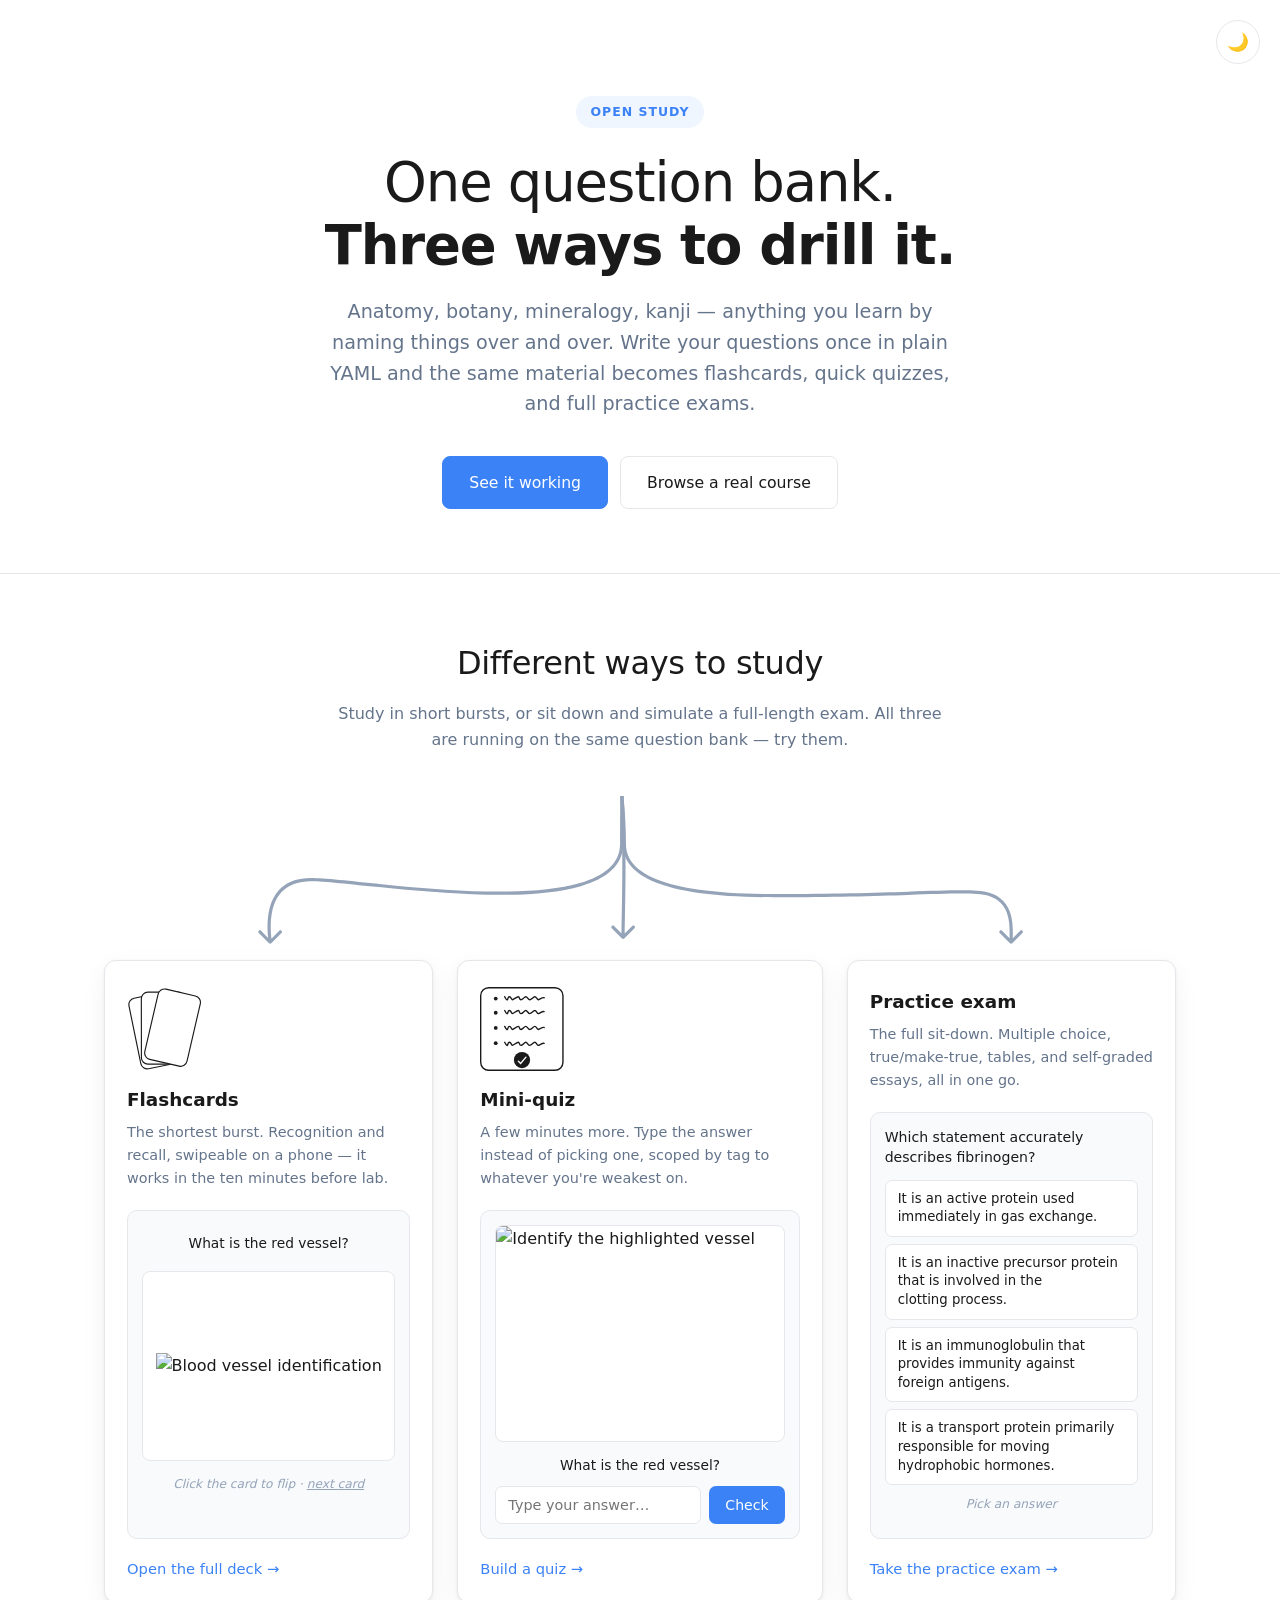
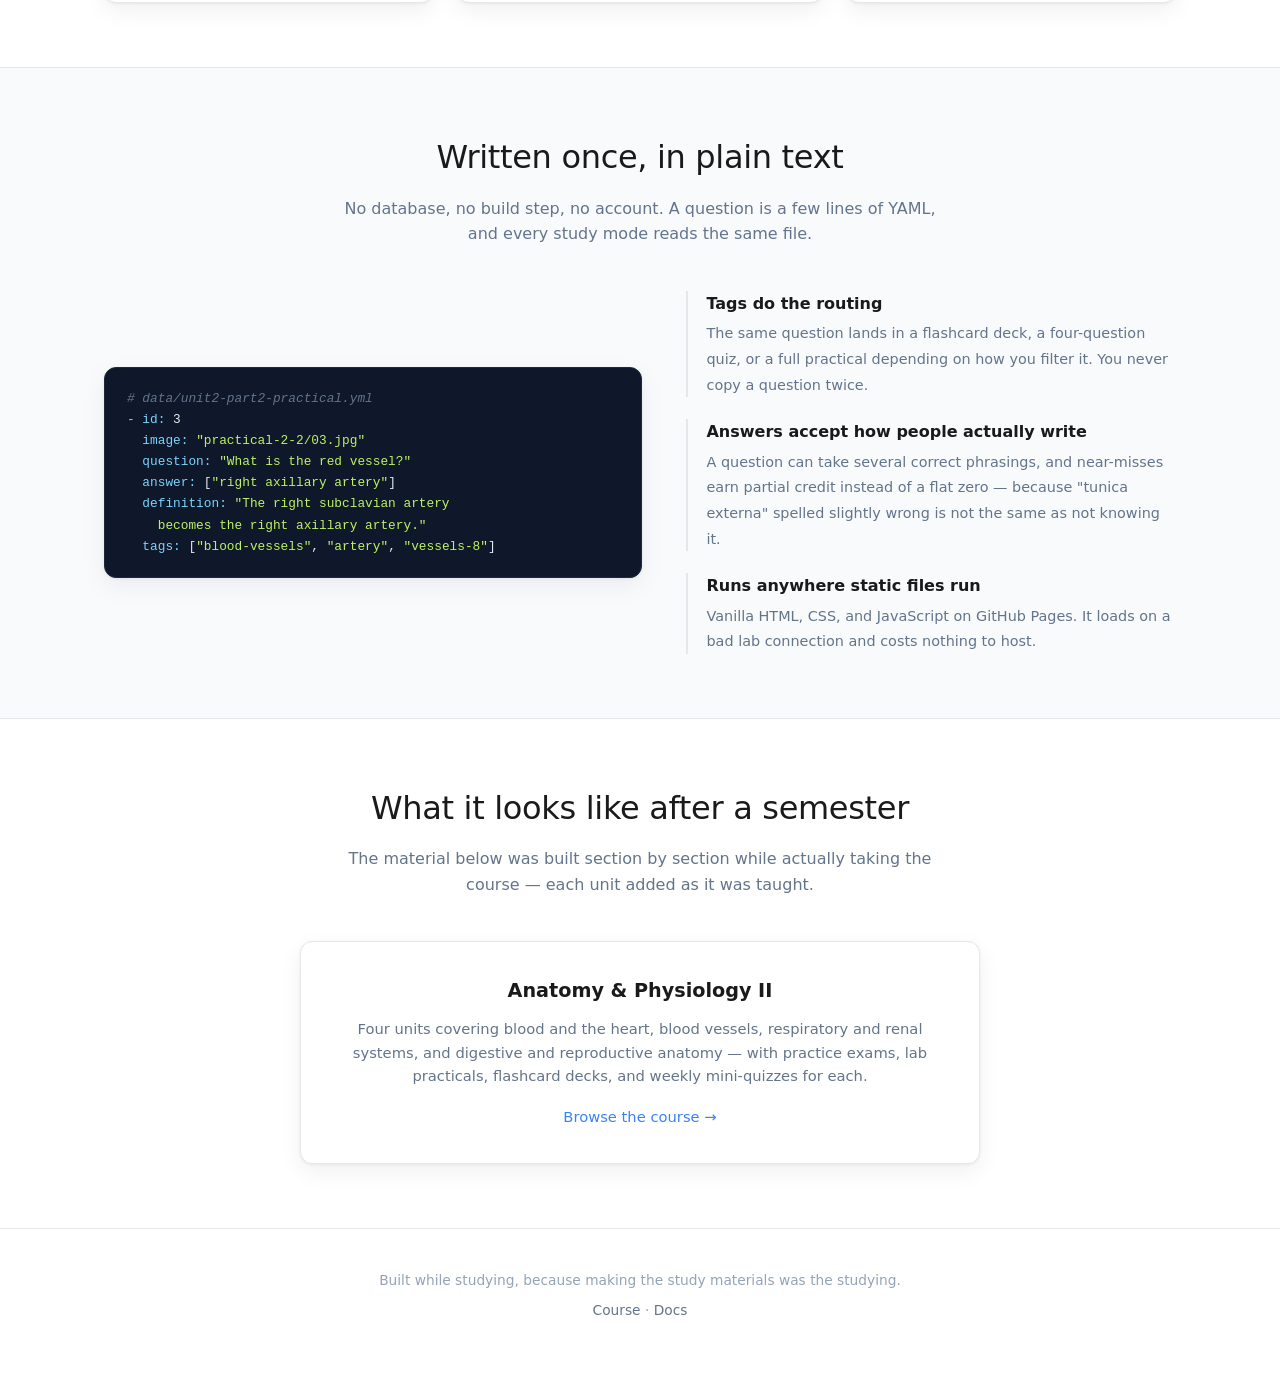
==== index.html @ d58fbf35 "showcase landing page; study index moves to course.html ... still a  WIP" ====
<!DOCTYPE html>
<html lang="en">
<head>
    <meta charset="UTF-8">
    <meta name="viewport" content="width=device-width, initial-scale=1.0">
    <title>A study engine for memorization-heavy subjects</title>
    <meta name="description" content="An open study engine for memorization-heavy subjects. One question bank, three ways to drill it: flashcards, mini-quizzes, and full practice exams.">
    <link rel="icon" href="favicon.ico">
    <link rel="stylesheet" href="css/showcase.css">
</head>
<body>

<button class="dark-mode-toggle" id="dark-mode-toggle" aria-label="Toggle dark mode">
    <span class="toggle-icon">🌙</span>
</button>

<!-- ===================== Hero ===================== -->
<header class="hero">
    <div class="wrap">
        <span class="eyebrow">Open study</span>
        <h1>One question bank.<br><strong>Three ways to drill it.</strong></h1>
        <p class="lede">
            Anatomy, botany, mineralogy, kanji &mdash; anything you learn by naming things over
            and over. Write your questions once in plain YAML and the same material becomes
            flashcards, quick quizzes, and full practice exams.
        </p>
        <div class="cta-row">
            <a href="#demo" class="btn btn-primary">See it working</a>
            <a href="course.html" class="btn">Browse a real course</a>
        </div>
    </div>
</header>

<hr class="rule">

<!-- ===================== Live demo ===================== -->
<section id="demo">
    <div class="wrap">
        <div class="section-head">
            <h2>Different ways to study</h2>
            <p>
                Study in short bursts, or sit down and simulate a full-length exam.
                All three are running on the same question bank &mdash; try them.
            </p>
        </div>

        <!-- Hand-drawn branch: one bank splitting into three modes.
             Inlined (not <img>) so currentColor follows the theme. -->
        <div class="branch" aria-hidden="true">
            <svg viewBox="0 0 971 199" fill="none" xmlns="http://www.w3.org/2000/svg">
                <path d="M462.848 -0.994112C463.949 -1.07811 464.91 -0.253561 464.994 0.847685C469.242 56.5463 466.82 141.187 466.527 171.143L475.814 161.857C476.595 161.077 477.862 161.076 478.643 161.857C479.424 162.638 479.424 163.905 478.643 164.687L465.914 177.414C465.133 178.195 463.867 178.195 463.086 177.414L450.357 164.687C449.577 163.905 449.576 162.638 450.357 161.857C451.138 161.076 452.406 161.076 453.187 161.857L462.528 171.199C462.817 141.143 465.244 56.7214 461.006 1.15237C460.922 0.0510845 461.746 -0.909984 462.848 -0.994112Z" fill="currentColor"/>
                <path d="M460.675 59C460.675 43.7931 460.756 29.9956 460.837 19.584C460.919 9.15654 460.999 2.15703 460.999 0.5C460.999 -0.604427 461.895 -1.49977 462.999 -1.5C464.104 -1.5 464.999 -0.60457 464.999 0.5C464.999 2.17626 464.918 9.22645 464.837 19.6152C464.756 30.0203 464.675 43.8069 464.675 59C464.675 72.7033 459.391 83.7627 450.082 92.5225C440.833 101.227 427.669 107.611 411.912 112.227C380.406 121.455 337.88 123.792 293.545 122.856C249.168 121.92 202.787 117.699 163.497 113.718C124.111 109.727 92.0331 106 76.0002 106C60.1425 106 49.3305 110.411 41.9358 116.916C34.5129 123.445 30.3308 132.262 28.0852 141.414C24.5686 155.746 25.8675 170.228 26.634 177.573L36.3498 167.857C37.1309 167.077 38.397 167.077 39.178 167.857C39.959 168.638 39.959 169.905 39.178 170.687L26.4504 183.414C25.6694 184.195 24.4024 184.195 23.6213 183.414L10.8938 170.687C10.1128 169.906 10.1129 168.639 10.8938 167.858C11.6748 167.077 12.9409 167.077 13.7219 167.858L22.4973 176.632C21.7331 168.932 20.7807 154.398 24.2004 140.461C26.5708 130.801 31.0677 121.148 39.2942 113.912C47.5489 106.651 59.3582 102 76.0002 102C92.301 102 124.724 105.767 163.901 109.737C203.175 113.717 249.422 117.925 293.629 118.857C337.88 119.791 379.897 117.437 410.788 108.389C426.23 103.866 438.728 97.7147 447.341 89.6094C455.895 81.5593 460.675 71.5346 460.675 59Z" fill="currentColor"/>
                <path d="M468 59C468 43.7367 467.247 29.894 466.495 19.4561C466.119 14.237 465.743 9.86679 465.462 6.60059C465.174 3.26302 465 1.22089 465 0.5C465 -0.60457 464.104 -1.5 463 -1.5C461.895 -1.4998 461 -0.604447 461 0.5C461 1.44577 461.201 3.74973 461.476 6.94336C461.757 10.2083 462.132 14.5551 462.505 19.7441C463.253 30.1228 464 43.8635 464 59C464 68.9231 466.904 78.1895 473.597 86.4473C480.262 94.6699 490.588 101.777 505.248 107.608C534.525 119.253 581.588 126 653 126C724.932 126 778.746 124.404 819.235 123.105C859.777 121.806 886.822 120.812 905.373 121.996C916.842 122.728 924.955 125.674 930.721 129.833C936.477 133.985 940.044 139.454 942.247 145.497C946.045 155.916 945.739 167.76 945.561 177.229L936.188 167.857C935.407 167.077 934.141 167.077 933.36 167.857C932.579 168.638 932.579 169.905 933.36 170.687L946.087 183.414C946.869 184.195 948.136 184.195 948.917 183.414L961.644 170.687C962.425 169.905 962.425 168.638 961.644 167.857C960.863 167.077 959.597 167.077 958.816 167.857L949.568 177.104C949.755 167.746 950.032 155.174 946.005 144.128C943.583 137.484 939.586 131.296 933.061 126.589C926.546 121.889 917.658 118.772 905.628 118.004C886.831 116.804 859.527 117.811 819.106 119.107C778.633 120.405 724.869 122 653 122C581.711 122 535.274 115.247 506.726 103.892C492.474 98.2227 482.806 91.4549 476.705 83.9277C470.632 76.4356 468 68.0767 468 59Z" fill="currentColor"/>
            </svg>
        </div>

        <div class="mode-grid">

            <!-- ---------- Flashcards ---------- -->
            <article class="mode-card">
                <div class="mode-icon" aria-hidden="true">
                    <svg viewBox="0 0 265 295" fill="none" xmlns="http://www.w3.org/2000/svg">
                        <rect x="2.36062" y="43.9197" width="152" height="253" rx="23" transform="rotate(-11.5748 2.36062 43.9197)" fill="white" stroke="black" stroke-width="4"/>
                        <rect x="50.2987" y="18.0614" width="152" height="253" rx="23" transform="rotate(-0.0794366 50.2987 18.0614)" fill="white" stroke="black" stroke-width="4"/>
                        <rect x="114.431" y="2.39856" width="152" height="253" rx="23" transform="rotate(12.9968 114.431 2.39856)" fill="white" stroke="black" stroke-width="4"/>
                    </svg>
                </div>
                <h3>Flashcards</h3>
                <p class="claim">The shortest burst. Recognition and recall, swipeable on a phone &mdash; it works in the ten minutes before lab.</p>

                <div class="stage">
                    <p class="card-prompt" id="fc-prompt">What is the red vessel?</p>
                    <div class="flip-frame" id="fc-frame" role="button" tabindex="0" aria-label="Flip flashcard">
                        <div class="flip-inner">
                            <div class="flip-face flip-front">
                                <img id="fc-img" src="images/practical-2-2/03.jpg" alt="Blood vessel identification">
                            </div>
                            <div class="flip-face flip-back">
                                <div>
                                    <div class="answer" id="fc-answer">right axillary artery</div>
                                    <div class="definition" id="fc-def"></div>
                                </div>
                            </div>
                        </div>
                    </div>
                    <p class="demo-hint">Click the card to flip &middot; <a href="#" id="fc-next" style="color:inherit">next card</a></p>
                </div>

                <a class="mode-link" href="flashcards/flashcard-template.html?source=practical-2-2&tags=blood-vessels&title=Blood%20Vessels">Open the full deck &rarr;</a>
            </article>

            <!-- ---------- Mini quiz ---------- -->
            <article class="mode-card">
                <div class="mode-icon" aria-hidden="true">
                    <svg viewBox="0 0 242 243" fill="none" xmlns="http://www.w3.org/2000/svg">
                        <rect x="2" y="2" width="238" height="239" rx="23" fill="white" stroke="black" stroke-width="4"/>
                        <circle cx="45.5" cy="33.5" r="5.5" fill="black"/>
                        <circle cx="45.5" cy="74.5" r="5.5" fill="black"/>
                        <circle cx="45.5" cy="118.5" r="5.5" fill="black"/>
                        <circle cx="45.5" cy="162.5" r="5.5" fill="black"/>
                        <path d="M71.5 28C72.6667 30.5 75.6 35.8 78 37C81 38.5 80 28 85 28C90 28 91.5 37 93.5 37C95.5 37 107 28 111 28C115 28 113 37 118.5 37C124 37 128 28 132.5 28C137 28 139 37 144 37C149 37 154 28 158.5 28C163 28 165.5 37 168.5 37C171.5 37 180.5 29.5 185.5 31" stroke="black" stroke-width="4" stroke-linecap="round"/>
                        <path d="M71.5 68C72.6667 70.5 75.6 75.8 78 77C81 78.5 80 68 85 68C90 68 91.5 77 93.5 77C95.5 77 107 68 111 68C115 68 113 77 118.5 77C124 77 128 68 132.5 68C137 68 139 77 144 77C149 77 154 68 158.5 68C163 68 165.5 77 168.5 77C171.5 77 180.5 69.5 185.5 71" stroke="black" stroke-width="4" stroke-linecap="round"/>
                        <path d="M71.5 114C72.6667 116.5 75.6 121.8 78 123C81 124.5 80 114 85 114C90 114 91.5 123 93.5 123C95.5 123 107 114 111 114C115 114 113 123 118.5 123C124 123 128 114 132.5 114C137 114 139 123 144 123C149 123 154 114 158.5 114C163 114 165.5 123 168.5 123C171.5 123 180.5 115.5 185.5 117" stroke="black" stroke-width="4" stroke-linecap="round"/>
                        <path d="M71.5 160C72.6667 162.5 75.6 167.8 78 169C81 170.5 80 160 85 160C90 160 91.5 169 93.5 169C95.5 169 107 160 111 160C115 160 113 169 118.5 169C124 169 128 160 132.5 160C137 160 139 169 144 169C149 169 154 160 158.5 160C163 160 165.5 169 168.5 169C171.5 169 180.5 161.5 185.5 163" stroke="black" stroke-width="4" stroke-linecap="round"/>
                        <circle cx="121.5" cy="211.5" r="23.5" fill="black"/>
                        <path d="M111 214.887L117.492 221L133 203" stroke="white" stroke-width="4" stroke-linecap="round"/>
                    </svg>
                </div>
                <h3>Mini-quiz</h3>
                <p class="claim">A few minutes more. Type the answer instead of picking one, scoped by tag to whatever you're weakest on.</p>

                <div class="stage">
                    <img class="quiz-img" src="images/practical-2-2/05.jpg" alt="Identify the highlighted vessel">
                    <p class="card-prompt" style="min-height:0;margin-bottom:10px">What is the red vessel?</p>
                    <div class="answer-row">
                        <input type="text" id="quiz-input" placeholder="Type your answer&hellip;" autocomplete="off" spellcheck="false">
                        <button id="quiz-check">Check</button>
                    </div>
                    <div class="verdict" id="quiz-verdict"></div>
                </div>

                <a class="mode-link" href="mini-quiz-builder.html?unit=unit2-part2-practical&tags=blood-vessels&count=10">Build a quiz &rarr;</a>
            </article>

            <!-- ---------- Practice exam ---------- -->
            <article class="mode-card">
                <h3>Practice exam</h3>
                <p class="claim">The full sit-down. Multiple choice, true/make-true, tables, and self-graded essays, all in one go.</p>

                <div class="stage">
                    <p class="mc-question">Which statement accurately describes fibrinogen?</p>
                    <div class="mc-options" id="mc-options">
                        <button class="mc-option" data-i="0">It is an active protein used immediately in gas&nbsp;exchange.</button>
                        <button class="mc-option" data-i="1">It is an inactive precursor protein that is involved in the clotting&nbsp;process.</button>
                        <button class="mc-option" data-i="2">It is an immunoglobulin that provides immunity against foreign&nbsp;antigens.</button>
                        <button class="mc-option" data-i="3">It is a transport protein primarily responsible for moving hydrophobic&nbsp;hormones.</button>
                    </div>
                    <p class="demo-hint" id="mc-hint">Pick an answer</p>
                </div>

                <a class="mode-link" href="exam-template.html?exam=unit2-exam">Take the practice exam &rarr;</a>
            </article>

        </div>
    </div>
</section>

<!-- ===================== How it works ===================== -->
<section class="how">
    <div class="wrap">
        <div class="section-head">
            <h2>Written once, in plain text</h2>
            <p>No database, no build step, no account. A question is a few lines of YAML, and every study mode reads the same file.</p>
        </div>

        <div class="how-grid">
            <div>
<pre class="yaml"><span class="c"># data/unit2-part2-practical.yml</span>
<span class="k">- id:</span> 3
  <span class="k">image:</span> <span class="s">"practical-2-2/03.jpg"</span>
  <span class="k">question:</span> <span class="s">"What is the red vessel?"</span>
  <span class="k">answer:</span> [<span class="s">"right axillary artery"</span>]
  <span class="k">definition:</span> <span class="s">"The right subclavian artery
    becomes the right axillary artery."</span>
  <span class="k">tags:</span> [<span class="s">"blood-vessels"</span>, <span class="s">"artery"</span>, <span class="s">"vessels-8"</span>]</pre>
            </div>

            <ul class="how-points">
                <li>
                    <strong>Tags do the routing</strong>
                    <span>The same question lands in a flashcard deck, a four-question quiz, or a full practical depending on how you filter it. You never copy a question twice.</span>
                </li>
                <li>
                    <strong>Answers accept how people actually write</strong>
                    <span>A question can take several correct phrasings, and near-misses earn partial credit instead of a flat zero &mdash; because "tunica externa" spelled slightly wrong is not the same as not knowing it.</span>
                </li>
                <li>
                    <strong>Runs anywhere static files run</strong>
                    <span>Vanilla HTML, CSS, and JavaScript on GitHub Pages. It loads on a bad lab connection and costs nothing to host.</span>
                </li>
            </ul>
        </div>
    </div>
</section>

<!-- ===================== Example course ===================== -->
<section class="example">
    <div class="wrap">
        <div class="section-head">
            <h2>What it looks like after a semester</h2>
            <p>The material below was built section by section while actually taking the course &mdash; each unit added as it was taught.</p>
        </div>

        <a class="example-card" href="course.html">
            <h3>Anatomy &amp; Physiology II</h3>
            <p>
                Four units covering blood and the heart, blood vessels, respiratory and renal
                systems, and digestive and reproductive anatomy &mdash; with practice exams,
                lab practicals, flashcard decks, and weekly mini-quizzes for each.
            </p>
            <span class="go">Browse the course &rarr;</span>
        </a>
    </div>
</section>

<footer>
    <div class="wrap">
        <p>Built while studying, because making the study materials was the studying.</p>
        <p style="margin-top:8px"><a href="course.html">Course</a> &middot; <a href="docs/">Docs</a></p>
    </div>
</footer>

<script src="js/theme-manager.js"></script>
<script>
    ThemeManager.init();

    /* ---------- Flashcard demo ---------- */
    const fcCards = [
        {
            img: 'images/practical-2-2/03.jpg',
            q: 'What is the red vessel?',
            a: 'right axillary artery',
            d: 'The right subclavian artery becomes the right axillary artery.'
        },
        {
            img: 'images/practical-2-2/07.jpg',
            q: 'What is the large red vessel?',
            a: 'descending aorta',
            d: 'Also accepted: thoracic aorta &mdash; this segment sits above the diaphragm.'
        },
        {
            img: 'images/practical-2-2/01.jpg',
            q: 'Name the middle layer (hint: two word name)',
            a: 'tunica media',
            d: 'The smooth muscle and elastic fibre layer. Capillaries and venules do not have one.'
        }
    ];

    let fcIndex = 0;
    const fcFrame = document.getElementById('fc-frame');

    function renderCard() {
        const c = fcCards[fcIndex];
        document.getElementById('fc-prompt').textContent = c.q;
        document.getElementById('fc-img').src = c.img;
        document.getElementById('fc-answer').textContent = c.a;
        document.getElementById('fc-def').innerHTML = c.d;
    }

    function flipCard() {
        fcFrame.classList.toggle('flipped');
    }

    fcFrame.addEventListener('click', flipCard);
    fcFrame.addEventListener('keydown', e => {
        if (e.key === 'Enter' || e.key === ' ') { e.preventDefault(); flipCard(); }
    });

    document.getElementById('fc-next').addEventListener('click', e => {
        e.preventDefault();
        e.stopPropagation();
        fcIndex = (fcIndex + 1) % fcCards.length;
        // If the card is showing its answer, let it flip back before swapping content
        const wasFlipped = fcFrame.classList.contains('flipped');
        fcFrame.classList.remove('flipped');
        wasFlipped ? setTimeout(renderCard, 280) : renderCard();
    });

    /* ---------- Mini quiz demo ---------- */
    const quizAnswers = ['right subclavian artery', 'subclavian artery'];
    const verdictEl = document.getElementById('quiz-verdict');

    function normalize(s) {
        return s.toLowerCase().trim().replace(/[^a-z0-9\s]/g, '').replace(/\s+/g, ' ');
    }

    function checkQuizAnswer() {
        const given = normalize(document.getElementById('quiz-input').value);
        verdictEl.className = 'verdict show';

        if (!given) {
            verdictEl.classList.add('incorrect');
            verdictEl.innerHTML = 'Type an answer first.';
            return;
        }

        if (quizAnswers.some(a => normalize(a) === given)) {
            verdictEl.classList.add('correct');
            verdictEl.innerHTML = '<strong>Correct.</strong> Right subclavian artery &mdash; it branches off the brachiocephalic trunk.';
        } else if (given.includes('subclavian')) {
            verdictEl.classList.add('partial');
            verdictEl.innerHTML = '<strong>Partial credit.</strong> The full answer is <em>right subclavian artery</em> &mdash; side matters here.';
        } else {
            verdictEl.classList.add('incorrect');
            verdictEl.innerHTML = '<strong>Not quite.</strong> The answer is <em>right subclavian artery</em>.';
        }
    }

    document.getElementById('quiz-check').addEventListener('click', checkQuizAnswer);
    document.getElementById('quiz-input').addEventListener('keydown', e => {
        if (e.key === 'Enter') checkQuizAnswer();
    });

    /* ---------- Multiple choice demo ---------- */
    const MC_CORRECT = 1;
    document.querySelectorAll('.mc-option').forEach(btn => {
        btn.addEventListener('click', () => {
            const picked = Number(btn.dataset.i);
            document.querySelectorAll('.mc-option').forEach(b => {
                b.disabled = true;
                if (Number(b.dataset.i) === MC_CORRECT) b.classList.add('is-correct');
            });
            if (picked !== MC_CORRECT) btn.classList.add('is-wrong');
            document.getElementById('mc-hint').textContent =
                picked === MC_CORRECT ? 'Correct' : 'The correct answer is highlighted';
        });
    });
</script>

</body>
</html>
---- css/showcase.css ----
/* ==========================================================================
   Showcase landing page
   Presents the study engine itself, using Unit 2 (cardiovascular) as the
   live demo content. Theme tokens follow the same body.dark-mode convention
   as the rest of the site so ThemeManager works unchanged.
   ========================================================================== */

:root {
    --bg: #ffffff;
    --bg-soft: #f8fafc;
    --bg-card: #ffffff;
    --text: #1a1a1a;
    --text-muted: #64748b;
    --text-faint: #94a3b8;
    --border: #e5e7eb;
    --border-strong: #cbd5e1;
    --accent: #3b82f6;
    --accent-soft: #eff6ff;
    --correct: #059669;
    --correct-soft: #ecfdf5;
    --partial: #d97706;
    --partial-soft: #fffbeb;
    --incorrect: #dc2626;
    --incorrect-soft: #fef2f2;
    --shadow: 0 1px 3px rgba(0, 0, 0, 0.06), 0 8px 24px rgba(15, 23, 42, 0.06);
    --shadow-lift: 0 4px 12px rgba(0, 0, 0, 0.08), 0 16px 40px rgba(15, 23, 42, 0.10);
    --radius: 12px;
}

body.dark-mode {
    --bg: #0f172a;
    --bg-soft: #111c34;
    --bg-card: #1e293b;
    --text: #e2e8f0;
    --text-muted: #94a3b8;
    --text-faint: #64748b;
    --border: #334155;
    --border-strong: #475569;
    --accent: #60a5fa;
    --accent-soft: #1e3a5f;
    --correct: #34d399;
    --correct-soft: #064e3b;
    --partial: #fbbf24;
    --partial-soft: #4a3209;
    --incorrect: #f87171;
    --incorrect-soft: #4c1d1d;
    --shadow: 0 1px 3px rgba(0, 0, 0, 0.3), 0 8px 24px rgba(0, 0, 0, 0.25);
    --shadow-lift: 0 4px 12px rgba(0, 0, 0, 0.4), 0 16px 40px rgba(0, 0, 0, 0.35);
}

* {
    margin: 0;
    padding: 0;
    box-sizing: border-box;
}

body {
    font-family: -apple-system, BlinkMacSystemFont, 'Segoe UI', system-ui, sans-serif;
    line-height: 1.6;
    color: var(--text);
    background-color: var(--bg);
    transition: background-color 0.3s ease, color 0.3s ease;
    -webkit-font-smoothing: antialiased;
}

.wrap {
    max-width: 1120px;
    margin: 0 auto;
    padding: 0 24px;
}

/* --------------------------------------------------------------------------
   Dark mode toggle (ids/classes match ThemeManager expectations)
   -------------------------------------------------------------------------- */

.dark-mode-toggle {
    position: fixed;
    top: 20px;
    right: 20px;
    width: 44px;
    height: 44px;
    border-radius: 50%;
    border: 1.5px solid var(--border);
    background-color: var(--bg-card);
    color: var(--text);
    cursor: pointer;
    font-size: 1.1rem;
    display: flex;
    align-items: center;
    justify-content: center;
    transition: all 0.25s ease;
    z-index: 1000;
}

.dark-mode-toggle:hover {
    border-color: var(--border-strong);
    transform: scale(1.08);
}

/* --------------------------------------------------------------------------
   Hero
   -------------------------------------------------------------------------- */

.hero {
    padding: 96px 0 64px;
    text-align: center;
}

.eyebrow {
    display: inline-block;
    font-size: 0.78rem;
    font-weight: 600;
    letter-spacing: 0.08em;
    text-transform: uppercase;
    color: var(--accent);
    background: var(--accent-soft);
    padding: 6px 14px;
    border-radius: 999px;
    margin-bottom: 24px;
}

.hero h1 {
    font-size: clamp(2.1rem, 5vw, 3.4rem);
    font-weight: 300;
    line-height: 1.15;
    letter-spacing: -0.02em;
    margin-bottom: 20px;
}

.hero h1 strong {
    font-weight: 600;
}

.hero .lede {
    font-size: clamp(1rem, 2vw, 1.2rem);
    color: var(--text-muted);
    max-width: 640px;
    margin: 0 auto 36px;
}

.cta-row {
    display: flex;
    gap: 12px;
    justify-content: center;
    flex-wrap: wrap;
}

.btn {
    display: inline-block;
    padding: 13px 26px;
    border-radius: 8px;
    text-decoration: none;
    font-size: 0.98rem;
    font-weight: 500;
    border: 1.5px solid var(--border);
    color: var(--text);
    background: var(--bg-card);
    transition: all 0.2s ease;
    cursor: pointer;
}

.btn:hover {
    border-color: var(--border-strong);
    transform: translateY(-2px);
    box-shadow: var(--shadow);
}

.btn-primary {
    background: var(--accent);
    border-color: var(--accent);
    color: #ffffff;
}

.btn-primary:hover {
    filter: brightness(1.08);
}

/* --------------------------------------------------------------------------
   Section furniture
   -------------------------------------------------------------------------- */

section {
    padding: 64px 0;
}

.section-head {
    text-align: center;
    margin-bottom: 44px;
}

.section-head h2 {
    font-size: clamp(1.5rem, 3vw, 2rem);
    font-weight: 400;
    letter-spacing: -0.01em;
    margin-bottom: 12px;
}

.section-head p {
    color: var(--text-muted);
    max-width: 620px;
    margin: 0 auto;
}

.rule {
    border: none;
    border-top: 1px solid var(--border);
    margin: 0;
}

/* --------------------------------------------------------------------------
   Hand-drawn branch arrow (one bank -> three modes)
   Sketch SVGs are inlined so stroke/fill can inherit the theme. Presentation
   attributes from the Figma export (fill="white", stroke="black") are
   deliberately overridden here rather than edited in /assets.
   -------------------------------------------------------------------------- */

/* 780px lands the three arrowheads on the card centres of the grid below;
   wider than this and the outer branches overshoot the cards. */
.branch {
    max-width: 780px;
    margin: 0 auto 4px;
    color: var(--text-faint);
    line-height: 0;
}

.branch svg {
    width: 100%;
    height: auto;
    display: block;
}

/* Below the three-column breakpoint the cards stack, so a fan-out
   arrow no longer describes the layout. */
@media (max-width: 900px) {
    .branch {
        display: none;
    }
}

/* --------------------------------------------------------------------------
   Sketch icons on the mode cards
   -------------------------------------------------------------------------- */

.mode-icon {
    height: 84px;
    margin-bottom: 14px;
    color: var(--text);
    display: flex;
    align-items: flex-end;
}

.mode-icon svg {
    height: 100%;
    width: auto;
    overflow: visible;
}

/* Ink follows the theme; paper fill uses the card background so overlapping
   shapes still occlude each other correctly in dark mode. */
.mode-icon svg [stroke] {
    stroke: currentColor;
}

.mode-icon svg [fill="black"] {
    fill: currentColor;
}

.mode-icon svg [fill="white"] {
    fill: var(--bg-card);
}

/* Marks knocked out of a filled shape (e.g. the checkmark inside the solid
   circle) have to read as paper, not ink. Must follow the [stroke] rule
   above -- equal specificity, so source order decides. */
.mode-icon svg [stroke="white"] {
    stroke: var(--bg-card);
}

/* --------------------------------------------------------------------------
   Three-up demo grid
   -------------------------------------------------------------------------- */

.mode-grid {
    display: grid;
    grid-template-columns: repeat(3, 1fr);
    gap: 24px;
    align-items: start;
}

.mode-card {
    background: var(--bg-card);
    border: 1px solid var(--border);
    border-radius: var(--radius);
    padding: 26px 22px 22px;
    box-shadow: var(--shadow);
    display: flex;
    flex-direction: column;
    height: 100%;
    transition: box-shadow 0.25s ease, transform 0.25s ease;
}

.mode-card:hover {
    box-shadow: var(--shadow-lift);
    transform: translateY(-3px);
}

.mode-card h3 {
    font-size: 1.15rem;
    font-weight: 600;
    margin-bottom: 6px;
}

.mode-card .claim {
    font-size: 0.9rem;
    color: var(--text-muted);
    margin-bottom: 20px;
    min-height: 44px;
}

.stage {
    background: var(--bg-soft);
    border: 1px solid var(--border);
    border-radius: 10px;
    padding: 14px;
    margin-bottom: 18px;
    flex-grow: 1;
    display: flex;
    flex-direction: column;
}

.mode-link {
    color: var(--accent);
    text-decoration: none;
    font-size: 0.92rem;
    font-weight: 500;
    margin-top: auto;
}

.mode-link:hover {
    text-decoration: underline;
}

.demo-hint {
    font-size: 0.76rem;
    color: var(--text-faint);
    text-align: center;
    margin-top: 10px;
    font-style: italic;
}

/* --------------------------------------------------------------------------
   Demo 1 — flashcard flip
   -------------------------------------------------------------------------- */

.flip-frame {
    perspective: 1200px;
    cursor: pointer;
    margin-bottom: 4px;
}

.flip-inner {
    position: relative;
    width: 100%;
    aspect-ratio: 4 / 3;
    transition: transform 0.55s cubic-bezier(0.4, 0.2, 0.2, 1);
    transform-style: preserve-3d;
}

.flip-frame.flipped .flip-inner {
    transform: rotateY(180deg);
}

.flip-face {
    position: absolute;
    inset: 0;
    backface-visibility: hidden;
    -webkit-backface-visibility: hidden;
    border-radius: 8px;
    overflow: hidden;
    background: var(--bg-card);
    border: 1px solid var(--border);
    display: flex;
    flex-direction: column;
    align-items: center;
    justify-content: center;
    padding: 10px;
}

.flip-face img {
    max-width: 100%;
    max-height: 100%;
    object-fit: contain;
}

.flip-back {
    transform: rotateY(180deg);
    text-align: center;
    padding: 16px;
}

.flip-back .answer {
    font-size: 1.02rem;
    font-weight: 600;
    color: var(--correct);
    margin-bottom: 8px;
    line-height: 1.3;
}

.flip-back .definition {
    font-size: 0.76rem;
    color: var(--text-muted);
    line-height: 1.45;
    overflow-y: auto;
    max-height: 100%;
}

.card-prompt {
    font-size: 0.86rem;
    font-weight: 500;
    text-align: center;
    margin-bottom: 10px;
    min-height: 2.6em;
    display: flex;
    align-items: center;
    justify-content: center;
}

/* --------------------------------------------------------------------------
   Demo 2 — mini quiz with real grading
   -------------------------------------------------------------------------- */

.quiz-img {
    width: 100%;
    aspect-ratio: 4 / 3;
    object-fit: contain;
    background: var(--bg-card);
    border: 1px solid var(--border);
    border-radius: 8px;
    margin-bottom: 12px;
}

.answer-row {
    display: flex;
    gap: 8px;
}

.answer-row input {
    flex: 1;
    min-width: 0;
    padding: 10px 12px;
    border: 1.5px solid var(--border);
    border-radius: 7px;
    background: var(--bg-card);
    color: var(--text);
    font-size: 0.9rem;
    font-family: inherit;
}

.answer-row input:focus {
    outline: none;
    border-color: var(--accent);
}

.answer-row button {
    padding: 10px 16px;
    border: none;
    border-radius: 7px;
    background: var(--accent);
    color: #fff;
    font-size: 0.88rem;
    font-weight: 500;
    cursor: pointer;
    font-family: inherit;
    transition: filter 0.2s ease;
}

.answer-row button:hover {
    filter: brightness(1.1);
}

.verdict {
    margin-top: 12px;
    padding: 10px 12px;
    border-radius: 7px;
    font-size: 0.83rem;
    line-height: 1.45;
    display: none;
}

.verdict.show {
    display: block;
}

.verdict.correct {
    background: var(--correct-soft);
    color: var(--correct);
    border: 1px solid var(--correct);
}

.verdict.partial {
    background: var(--partial-soft);
    color: var(--partial);
    border: 1px solid var(--partial);
}

.verdict.incorrect {
    background: var(--incorrect-soft);
    color: var(--incorrect);
    border: 1px solid var(--incorrect);
}

/* --------------------------------------------------------------------------
   Demo 3 — multiple choice
   -------------------------------------------------------------------------- */

.mc-question {
    font-size: 0.88rem;
    font-weight: 500;
    margin-bottom: 12px;
    line-height: 1.45;
}

.mc-options {
    display: flex;
    flex-direction: column;
    gap: 7px;
}

.mc-option {
    text-align: left;
    padding: 9px 12px;
    border: 1.5px solid var(--border);
    border-radius: 7px;
    background: var(--bg-card);
    color: var(--text);
    font-size: 0.83rem;
    font-family: inherit;
    line-height: 1.4;
    cursor: pointer;
    transition: all 0.18s ease;
}

.mc-option:hover:not(:disabled) {
    border-color: var(--accent);
}

.mc-option:disabled {
    cursor: default;
}

.mc-option.is-correct {
    background: var(--correct-soft);
    border-color: var(--correct);
    color: var(--correct);
    font-weight: 600;
}

.mc-option.is-wrong {
    background: var(--incorrect-soft);
    border-color: var(--incorrect);
    color: var(--incorrect);
}

.mc-explain {
    margin-top: 12px;
    padding: 10px 12px;
    border-left: 3px solid var(--accent);
    background: var(--accent-soft);
    border-radius: 0 7px 7px 0;
    font-size: 0.8rem;
    line-height: 1.5;
    color: var(--text);
    display: none;
}

.mc-explain.show {
    display: block;
}

/* --------------------------------------------------------------------------
   How it works — one source, three modes
   -------------------------------------------------------------------------- */

.how {
    background: var(--bg-soft);
    border-top: 1px solid var(--border);
    border-bottom: 1px solid var(--border);
}

.how-grid {
    display: grid;
    grid-template-columns: 1.1fr 1fr;
    gap: 44px;
    align-items: center;
}

pre.yaml {
    background: #0f172a;
    color: #e2e8f0;
    border-radius: var(--radius);
    padding: 20px 22px;
    overflow-x: auto;
    font-size: 0.8rem;
    line-height: 1.65;
    font-family: ui-monospace, SFMono-Regular, 'SF Mono', Menlo, Consolas, monospace;
    box-shadow: var(--shadow);
    border: 1px solid #1e293b;
}

.yaml .k { color: #7dd3fc; }
.yaml .s { color: #bef264; }
.yaml .c { color: #64748b; font-style: italic; }

.how-points {
    list-style: none;
    display: flex;
    flex-direction: column;
    gap: 22px;
}

.how-points li {
    padding-left: 18px;
    border-left: 2px solid var(--border);
}

.how-points strong {
    display: block;
    font-size: 1rem;
    font-weight: 600;
    margin-bottom: 4px;
}

.how-points span {
    font-size: 0.9rem;
    color: var(--text-muted);
}

/* --------------------------------------------------------------------------
   Example course
   -------------------------------------------------------------------------- */

.example {
    text-align: center;
}

.example-card {
    display: block;
    max-width: 680px;
    margin: 0 auto;
    padding: 34px 30px;
    border: 1.5px solid var(--border);
    border-radius: var(--radius);
    background: var(--bg-card);
    text-decoration: none;
    color: var(--text);
    transition: all 0.25s ease;
    box-shadow: var(--shadow);
}

.example-card:hover {
    border-color: var(--accent);
    transform: translateY(-3px);
    box-shadow: var(--shadow-lift);
}

.example-card h3 {
    font-size: 1.2rem;
    font-weight: 600;
    margin-bottom: 10px;
}

.example-card p {
    font-size: 0.92rem;
    color: var(--text-muted);
    margin-bottom: 16px;
}

.example-card .go {
    color: var(--accent);
    font-weight: 500;
    font-size: 0.92rem;
}

/* --------------------------------------------------------------------------
   Footer
   -------------------------------------------------------------------------- */

footer {
    border-top: 1px solid var(--border);
    padding: 40px 0 56px;
    text-align: center;
    font-size: 0.86rem;
    color: var(--text-faint);
}

footer a {
    color: var(--text-muted);
    text-decoration: none;
}

footer a:hover {
    color: var(--accent);
    text-decoration: underline;
}

/* --------------------------------------------------------------------------
   Responsive — stack everything on narrow screens
   -------------------------------------------------------------------------- */

@media (max-width: 900px) {
    .mode-grid {
        grid-template-columns: 1fr;
        max-width: 480px;
        margin: 0 auto;
    }

    .how-grid {
        grid-template-columns: 1fr;
        gap: 32px;
    }
}

@media (max-width: 640px) {
    .hero {
        padding: 76px 0 48px;
    }

    section {
        padding: 48px 0;
    }

    .wrap {
        padding: 0 18px;
    }

    .cta-row .btn {
        width: 100%;
        max-width: 300px;
    }

    .dark-mode-toggle {
        top: 14px;
        right: 14px;
        width: 40px;
        height: 40px;
        font-size: 1rem;
    }

    .mode-card .claim {
        min-height: 0;
    }
}

@media (prefers-reduced-motion: reduce) {
    *,
    *::before,
    *::after {
        transition-duration: 0.01ms !important;
        animation-duration: 0.01ms !important;
    }
}
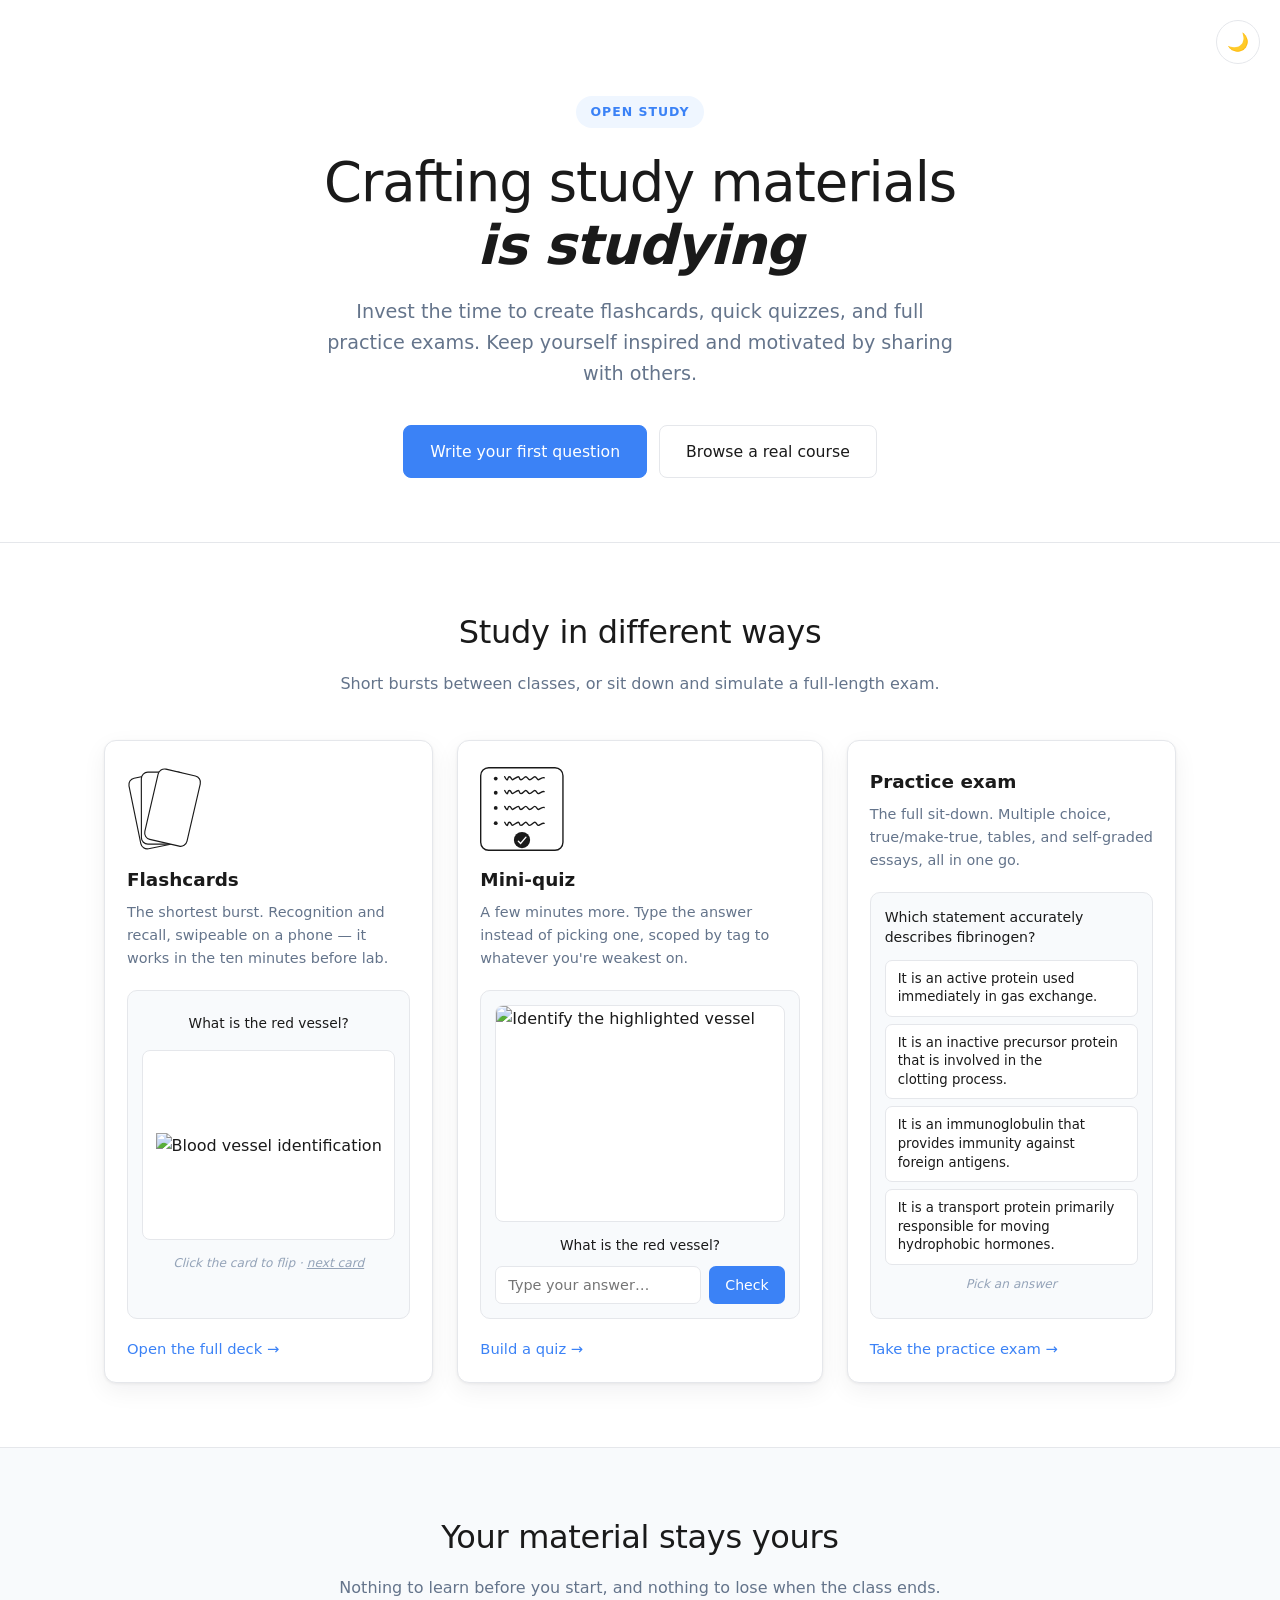
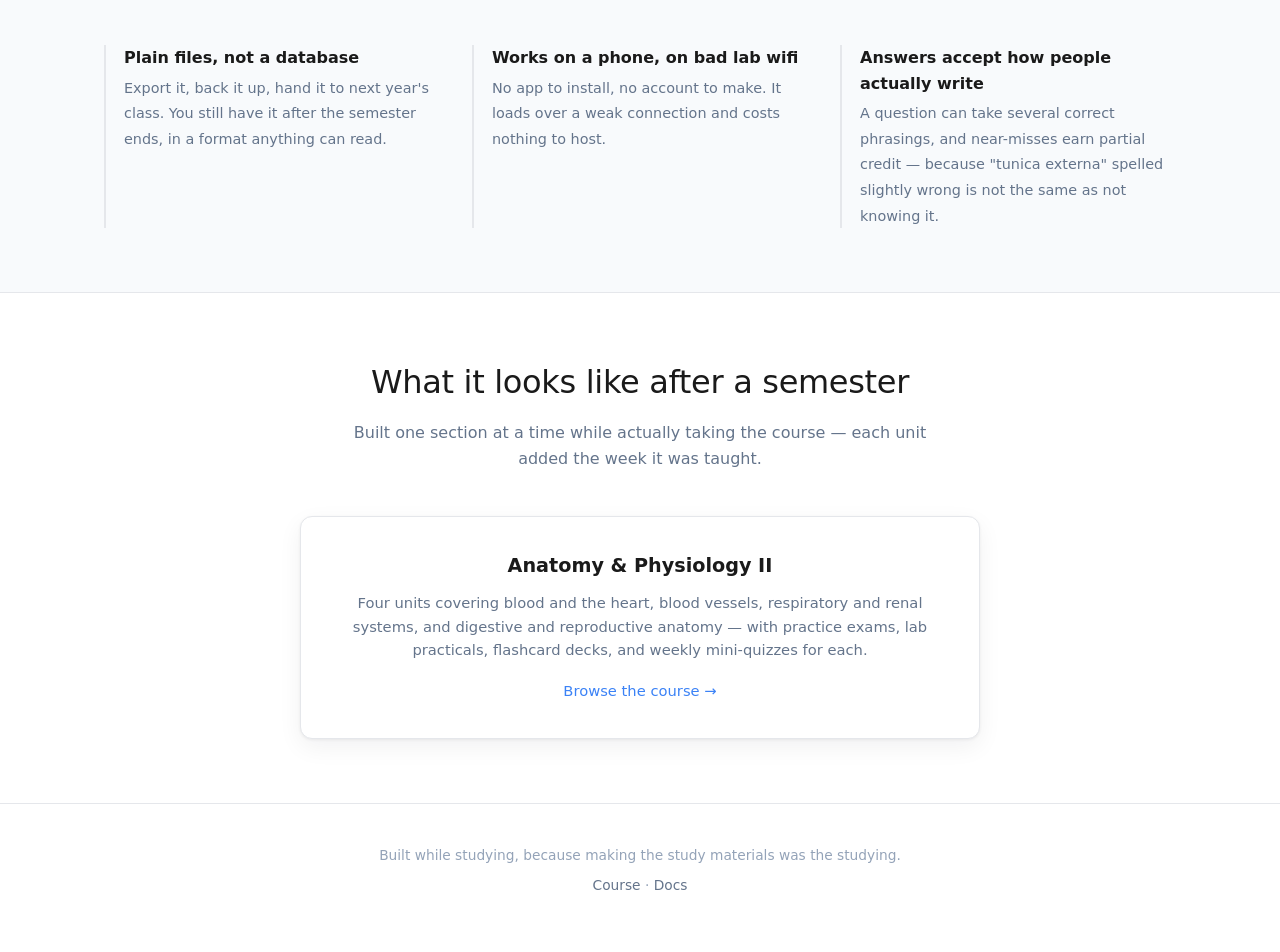
==== commit 1f25d2a7: "changes to copy" ====
--- a/index.html
+++ b/index.html
@@ -4,7 +4,7 @@
     <meta charset="UTF-8">
     <meta name="viewport" content="width=device-width, initial-scale=1.0">
     <title>A study engine for memorization-heavy subjects</title>
-    <meta name="description" content="An open study engine for memorization-heavy subjects. One question bank, three ways to drill it: flashcards, mini-quizzes, and full practice exams.">
+    <meta name="description" content="Build your own study material for memorization-heavy subjects. You write the question and the answer; the busywork gets filled in. Then drill it as flashcards, quizzes, or a full practice exam.">
     <link rel="icon" href="favicon.ico">
     <link rel="stylesheet" href="css/showcase.css">
 </head>
@@ -18,14 +18,13 @@
 <header class="hero">
     <div class="wrap">
         <span class="eyebrow">Open study</span>
-        <h1>One question bank.<br><strong>Three ways to drill it.</strong></h1>
+        <h1>Crafting study materials<br><strong><i>is studying</i></strong></h1>
         <p class="lede">
-            Anatomy, botany, mineralogy, kanji &mdash; anything you learn by naming things over
-            and over. Write your questions once in plain YAML and the same material becomes
-            flashcards, quick quizzes, and full practice exams.
+            Invest the time to create
+            flashcards, quick quizzes, and full practice exams. Keep yourself inspired and motivated by sharing with others.
         </p>
         <div class="cta-row">
-            <a href="#demo" class="btn btn-primary">See it working</a>
+            <a href="write.html" class="btn btn-primary">Write your first question</a>
             <a href="course.html" class="btn">Browse a real course</a>
         </div>
     </div>
@@ -37,22 +36,13 @@
 <section id="demo">
     <div class="wrap">
         <div class="section-head">
-            <h2>Different ways to study</h2>
+            <h2>Study in different ways</h2>
             <p>
-                Study in short bursts, or sit down and simulate a full-length exam.
-                All three are running on the same question bank &mdash; try them.
+                Short bursts between classes, or sit down and simulate a full-length exam.
             </p>
         </div>
 
-        <!-- Hand-drawn branch: one bank splitting into three modes.
-             Inlined (not <img>) so currentColor follows the theme. -->
-        <div class="branch" aria-hidden="true">
-            <svg viewBox="0 0 971 199" fill="none" xmlns="http://www.w3.org/2000/svg">
-                <path d="M462.848 -0.994112C463.949 -1.07811 464.91 -0.253561 464.994 0.847685C469.242 56.5463 466.82 141.187 466.527 171.143L475.814 161.857C476.595 161.077 477.862 161.076 478.643 161.857C479.424 162.638 479.424 163.905 478.643 164.687L465.914 177.414C465.133 178.195 463.867 178.195 463.086 177.414L450.357 164.687C449.577 163.905 449.576 162.638 450.357 161.857C451.138 161.076 452.406 161.076 453.187 161.857L462.528 171.199C462.817 141.143 465.244 56.7214 461.006 1.15237C460.922 0.0510845 461.746 -0.909984 462.848 -0.994112Z" fill="currentColor"/>
-                <path d="M460.675 59C460.675 43.7931 460.756 29.9956 460.837 19.584C460.919 9.15654 460.999 2.15703 460.999 0.5C460.999 -0.604427 461.895 -1.49977 462.999 -1.5C464.104 -1.5 464.999 -0.60457 464.999 0.5C464.999 2.17626 464.918 9.22645 464.837 19.6152C464.756 30.0203 464.675 43.8069 464.675 59C464.675 72.7033 459.391 83.7627 450.082 92.5225C440.833 101.227 427.669 107.611 411.912 112.227C380.406 121.455 337.88 123.792 293.545 122.856C249.168 121.92 202.787 117.699 163.497 113.718C124.111 109.727 92.0331 106 76.0002 106C60.1425 106 49.3305 110.411 41.9358 116.916C34.5129 123.445 30.3308 132.262 28.0852 141.414C24.5686 155.746 25.8675 170.228 26.634 177.573L36.3498 167.857C37.1309 167.077 38.397 167.077 39.178 167.857C39.959 168.638 39.959 169.905 39.178 170.687L26.4504 183.414C25.6694 184.195 24.4024 184.195 23.6213 183.414L10.8938 170.687C10.1128 169.906 10.1129 168.639 10.8938 167.858C11.6748 167.077 12.9409 167.077 13.7219 167.858L22.4973 176.632C21.7331 168.932 20.7807 154.398 24.2004 140.461C26.5708 130.801 31.0677 121.148 39.2942 113.912C47.5489 106.651 59.3582 102 76.0002 102C92.301 102 124.724 105.767 163.901 109.737C203.175 113.717 249.422 117.925 293.629 118.857C337.88 119.791 379.897 117.437 410.788 108.389C426.23 103.866 438.728 97.7147 447.341 89.6094C455.895 81.5593 460.675 71.5346 460.675 59Z" fill="currentColor"/>
-                <path d="M468 59C468 43.7367 467.247 29.894 466.495 19.4561C466.119 14.237 465.743 9.86679 465.462 6.60059C465.174 3.26302 465 1.22089 465 0.5C465 -0.60457 464.104 -1.5 463 -1.5C461.895 -1.4998 461 -0.604447 461 0.5C461 1.44577 461.201 3.74973 461.476 6.94336C461.757 10.2083 462.132 14.5551 462.505 19.7441C463.253 30.1228 464 43.8635 464 59C464 68.9231 466.904 78.1895 473.597 86.4473C480.262 94.6699 490.588 101.777 505.248 107.608C534.525 119.253 581.588 126 653 126C724.932 126 778.746 124.404 819.235 123.105C859.777 121.806 886.822 120.812 905.373 121.996C916.842 122.728 924.955 125.674 930.721 129.833C936.477 133.985 940.044 139.454 942.247 145.497C946.045 155.916 945.739 167.76 945.561 177.229L936.188 167.857C935.407 167.077 934.141 167.077 933.36 167.857C932.579 168.638 932.579 169.905 933.36 170.687L946.087 183.414C946.869 184.195 948.136 184.195 948.917 183.414L961.644 170.687C962.425 169.905 962.425 168.638 961.644 167.857C960.863 167.077 959.597 167.077 958.816 167.857L949.568 177.104C949.755 167.746 950.032 155.174 946.005 144.128C943.583 137.484 939.586 131.296 933.061 126.589C926.546 121.889 917.658 118.772 905.628 118.004C886.831 116.804 859.527 117.811 819.106 119.107C778.633 120.405 724.869 122 653 122C581.711 122 535.274 115.247 506.726 103.892C492.474 98.2227 482.806 91.4549 476.705 83.9277C470.632 76.4356 468 68.0767 468 59Z" fill="currentColor"/>
-            </svg>
-        </div>
+        
 
         <div class="mode-grid">
 
@@ -149,37 +139,24 @@
 <section class="how">
     <div class="wrap">
         <div class="section-head">
-            <h2>Written once, in plain text</h2>
-            <p>No database, no build step, no account. A question is a few lines of YAML, and every study mode reads the same file.</p>
-        </div>
-
-        <div class="how-grid">
-            <div>
-<pre class="yaml"><span class="c"># data/unit2-part2-practical.yml</span>
-<span class="k">- id:</span> 3
-  <span class="k">image:</span> <span class="s">"practical-2-2/03.jpg"</span>
-  <span class="k">question:</span> <span class="s">"What is the red vessel?"</span>
-  <span class="k">answer:</span> [<span class="s">"right axillary artery"</span>]
-  <span class="k">definition:</span> <span class="s">"The right subclavian artery
-    becomes the right axillary artery."</span>
-  <span class="k">tags:</span> [<span class="s">"blood-vessels"</span>, <span class="s">"artery"</span>, <span class="s">"vessels-8"</span>]</pre>
-            </div>
-
-            <ul class="how-points">
-                <li>
-                    <strong>Tags do the routing</strong>
-                    <span>The same question lands in a flashcard deck, a four-question quiz, or a full practical depending on how you filter it. You never copy a question twice.</span>
-                </li>
-                <li>
-                    <strong>Answers accept how people actually write</strong>
-                    <span>A question can take several correct phrasings, and near-misses earn partial credit instead of a flat zero &mdash; because "tunica externa" spelled slightly wrong is not the same as not knowing it.</span>
-                </li>
-                <li>
-                    <strong>Runs anywhere static files run</strong>
-                    <span>Vanilla HTML, CSS, and JavaScript on GitHub Pages. It loads on a bad lab connection and costs nothing to host.</span>
-                </li>
-            </ul>
-        </div>
+            <h2>Your material stays yours</h2>
+            <p>Nothing to learn before you start, and nothing to lose when the class ends.</p>
+        </div>
+
+        <ul class="how-points how-points-row">
+            <li>
+                <strong>Plain files, not a database</strong>
+                <span>Export it, back it up, hand it to next year's class. You still have it after the semester ends, in a format anything can read.</span>
+            </li>
+            <li>
+                <strong>Works on a phone, on bad lab wifi</strong>
+                <span>No app to install, no account to make. It loads over a weak connection and costs nothing to host.</span>
+            </li>
+            <li>
+                <strong>Answers accept how people actually write</strong>
+                <span>A question can take several correct phrasings, and near-misses earn partial credit &mdash; because "tunica externa" spelled slightly wrong is not the same as not knowing it.</span>
+            </li>
+        </ul>
     </div>
 </section>
 
@@ -188,7 +165,7 @@
     <div class="wrap">
         <div class="section-head">
             <h2>What it looks like after a semester</h2>
-            <p>The material below was built section by section while actually taking the course &mdash; each unit added as it was taught.</p>
+            <p>Built one section at a time while actually taking the course &mdash; each unit added the week it was taught.</p>
         </div>
 
         <a class="example-card" href="course.html">
--- a/css/showcase.css
+++ b/css/showcase.css
@@ -578,7 +578,7 @@
 }
 
 /* --------------------------------------------------------------------------
-   How it works — one source, three modes
+   Durability points — three abreast
    -------------------------------------------------------------------------- */
 
 .how {
@@ -594,23 +594,6 @@
     align-items: center;
 }
 
-pre.yaml {
-    background: #0f172a;
-    color: #e2e8f0;
-    border-radius: var(--radius);
-    padding: 20px 22px;
-    overflow-x: auto;
-    font-size: 0.8rem;
-    line-height: 1.65;
-    font-family: ui-monospace, SFMono-Regular, 'SF Mono', Menlo, Consolas, monospace;
-    box-shadow: var(--shadow);
-    border: 1px solid #1e293b;
-}
-
-.yaml .k { color: #7dd3fc; }
-.yaml .s { color: #bef264; }
-.yaml .c { color: #64748b; font-style: italic; }
-
 .how-points {
     list-style: none;
     display: flex;
@@ -621,6 +604,13 @@
 .how-points li {
     padding-left: 18px;
     border-left: 2px solid var(--border);
+}
+
+/* Three abreast when there's no code block to sit beside. */
+.how-points-row {
+    display: grid;
+    grid-template-columns: repeat(3, 1fr);
+    gap: 32px;
 }
 
 .how-points strong {
@@ -718,6 +708,13 @@
         grid-template-columns: 1fr;
         gap: 32px;
     }
+
+    .how-points-row {
+        grid-template-columns: 1fr;
+        gap: 24px;
+        max-width: 480px;
+        margin: 0 auto;
+    }
 }
 
 @media (max-width: 640px) {
